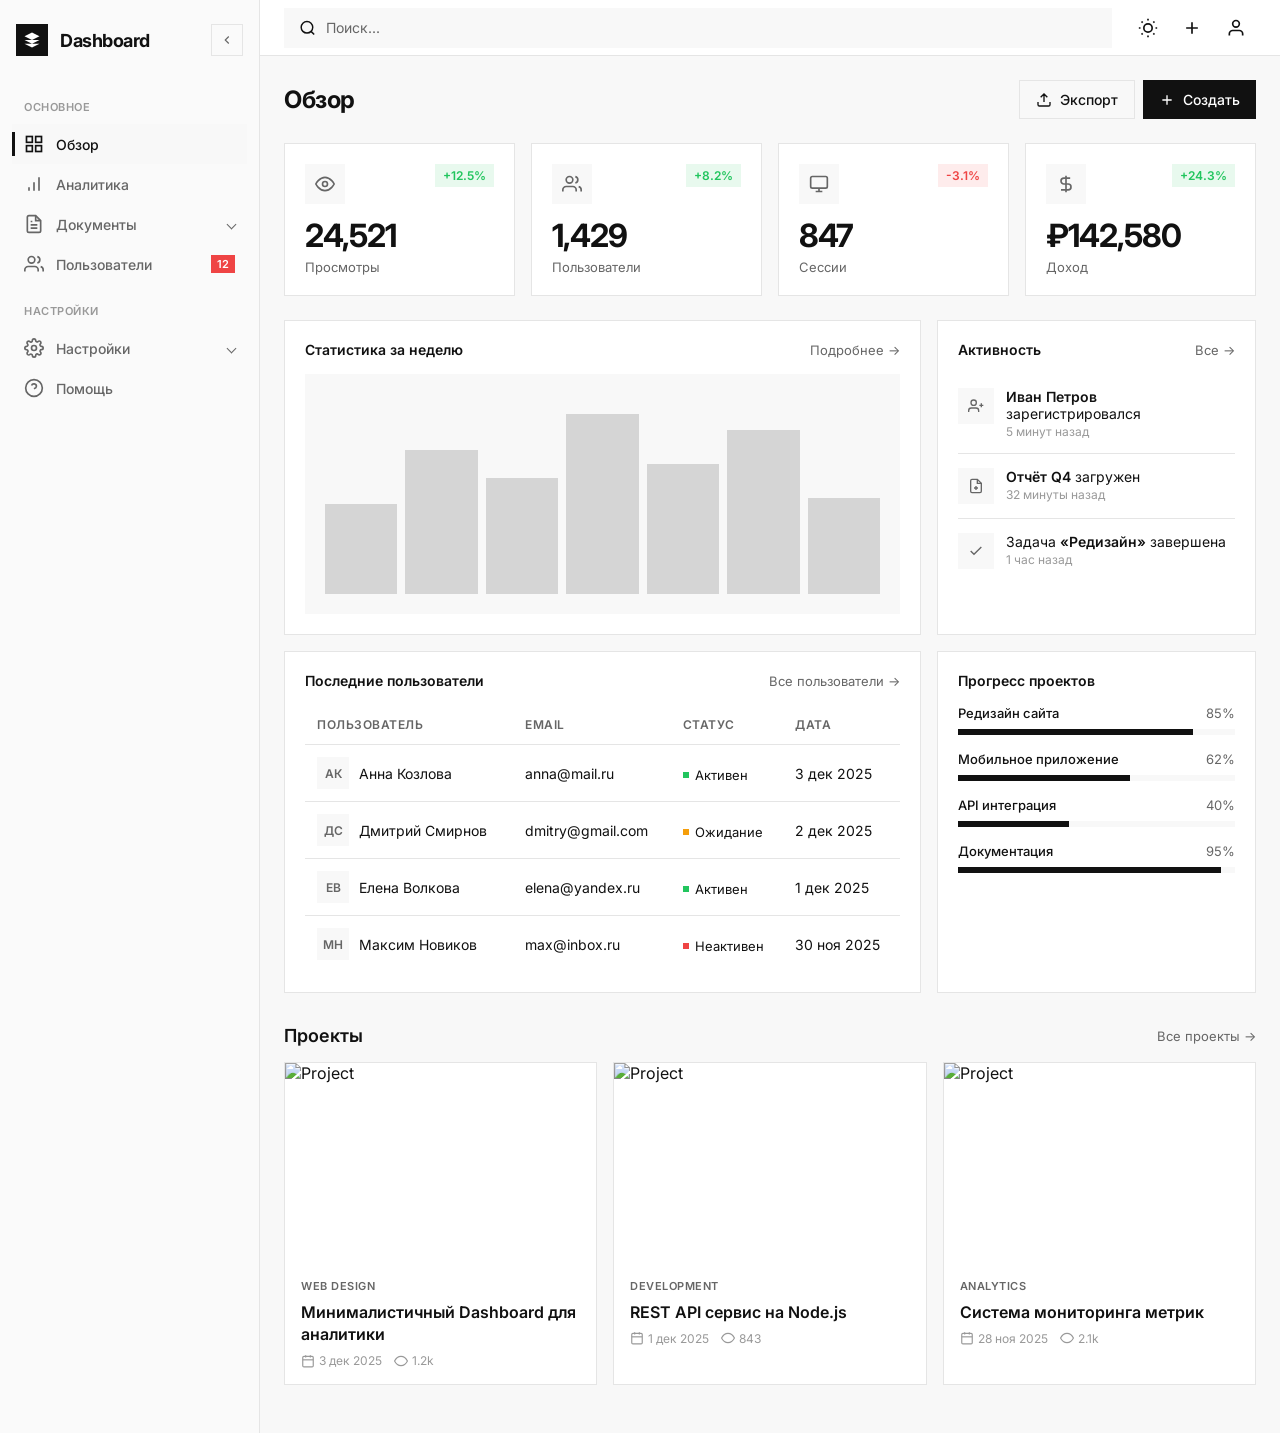
==== index.html @ e7f3684b "Add files via upload" ====
<!DOCTYPE html>
<html lang="ru" data-theme="light">
<head>
  <meta charset="UTF-8">
  <meta name="viewport" content="width=device-width, initial-scale=1.0">
  <title>Dashboard</title>
  <link href="https://fonts.googleapis.com/css2?family=Inter:wght@400;500;600;700&display=swap" rel="stylesheet">
  <link rel="stylesheet" href="styles.css">
</head>
<body>
  <div class="overlay" onclick="toggleMobileMenu()"></div>

  <div class="dashboard">
    <aside class="sidebar">
      <div class="sidebar-header">
        <div class="logo">
          <div class="logo-icon">
            <svg viewBox="0 0 24 24" fill="currentColor">
              <path d="M12 2L2 7l10 5 10-5-10-5zM2 17l10 5 10-5M2 12l10 5 10-5"/>
            </svg>
          </div>
          <span class="logo-text">Dashboard</span>
        </div>
        <button class="collapse-btn" onclick="toggleSidebar()">
          <svg viewBox="0 0 24 24" fill="none" stroke="currentColor" stroke-width="2">
            <path d="M15 18l-6-6 6-6"/>
          </svg>
        </button>
      </div>

      <nav class="nav-section">
        <div class="nav-label">Основное</div>
        <a href="#" class="nav-item active">
          <svg viewBox="0 0 24 24" fill="none" stroke="currentColor" stroke-width="2">
            <rect x="3" y="3" width="7" height="7"/>
            <rect x="14" y="3" width="7" height="7"/>
            <rect x="3" y="14" width="7" height="7"/>
            <rect x="14" y="14" width="7" height="7"/>
          </svg>
          <span class="nav-item-text">Обзор</span>
        </a>
        <a href="#" class="nav-item">
          <svg viewBox="0 0 24 24" fill="none" stroke="currentColor" stroke-width="2">
            <path d="M12 20V10M18 20V4M6 20v-4"/>
          </svg>
          <span class="nav-item-text">Аналитика</span>
        </a>

        <div class="nav-group">
          <a href="#" class="nav-item nav-group-toggle" onclick="toggleSubmenu(event)">
            <svg viewBox="0 0 24 24" fill="none" stroke="currentColor" stroke-width="2">
              <path d="M14 2H6a2 2 0 0 0-2 2v16a2 2 0 0 0 2 2h12a2 2 0 0 0 2-2V8z"/>
              <path d="M14 2v6h6M16 13H8M16 17H8M10 9H8"/>
            </svg>
            <span class="nav-item-text">Документы</span>
          </a>
          <div class="nav-submenu">
            <a href="#" class="nav-item">
              <span class="nav-item-text">Все файлы</span>
            </a>
            <a href="#" class="nav-item">
              <span class="nav-item-text">Загрузки</span>
            </a>
            <a href="#" class="nav-item">
              <span class="nav-item-text">Архив</span>
            </a>
          </div>
        </div>

        <a href="#" class="nav-item">
         <svg viewBox="0 0 24 24" fill="none" stroke="currentColor" stroke-width="2">
            <path d="M17 21v-2a4 4 0 0 0-4-4H5a4 4 0 0 0-4 4v2"></path>
            <circle cx="9" cy="7" r="4"></circle>
            <path d="M23 21v-2a4 4 0 0 0-3-3.87M16 3.13a4 4 0 0 1 0 7.75"></path>
          </svg>
          <span class="nav-item-text">Пользователи</span>
          <span class="nav-badge">12</span>
        </a>

        <div class="nav-label">Настройки</div>
        <div class="nav-group">
          <a href="#" class="nav-item nav-group-toggle" onclick="toggleSubmenu(event)">
            <svg viewBox="0 0 24 24" fill="none" stroke="currentColor" stroke-width="2">
              <circle cx="12" cy="12" r="3"></circle>
              <path d="M19.4 15a1.65 1.65 0 0 0 .33 1.82l.06.06a2 2 0 0 1 0 2.83 2 2 0 0 1-2.83 0l-.06-.06a1.65 1.65 0 0 0-1.82-.33 1.65 1.65 0 0 0-1 1.51V21a2 2 0 0 1-2 2 2 2 0 0 1-2-2v-.09A1.65 1.65 0 0 0 9 19.4a1.65 1.65 0 0 0-1.82.33l-.06.06a2 2 0 0 1-2.83 0 2 2 0 0 1 0-2.83l.06-.06a1.65 1.65 0 0 0 .33-1.82 1.65 1.65 0 0 0-1.51-1H3a2 2 0 0 1-2-2 2 2 0 0 1 2-2h.09A1.65 1.65 0 0 0 4.6 9a1.65 1.65 0 0 0-.33-1.82l-.06-.06a2 2 0 0 1 0-2.83 2 2 0 0 1 2.83 0l.06.06a1.65 1.65 0 0 0 1.82.33H9a1.65 1.65 0 0 0 1-1.51V3a2 2 0 0 1 2-2 2 2 0 0 1 2 2v.09a1.65 1.65 0 0 0 1 1.51 1.65 1.65 0 0 0 1.82-.33l.06-.06a2 2 0 0 1 2.83 0 2 2 0 0 1 0 2.83l-.06.06a1.65 1.65 0 0 0-.33 1.82V9a1.65 1.65 0 0 0 1.51 1H21a2 2 0 0 1 2 2 2 2 0 0 1-2 2h-.09a1.65 1.65 0 0 0-1.51 1z"></path>
            </svg>
            <span class="nav-item-text">Настройки</span>
          </a>
          <div class="nav-submenu">
            <a href="#" class="nav-item">
              <span class="nav-item-text">Общие</span>
            </a>
            <a href="#" class="nav-item">
              <span class="nav-item-text">Безопасность</span>
            </a>
            <a href="#" class="nav-item">
              <span class="nav-item-text">Уведомления</span>
            </a>
          </div>
        </div>

        <a href="#" class="nav-item">
<svg viewBox="0 0 24 24" fill="none" stroke="currentColor" stroke-width="2">
            <circle cx="12" cy="12" r="10"></circle>
            <path d="M9.09 9a3 3 0 0 1 5.83 1c0 2-3 3-3 3M12 17h.01"></path>
          </svg>
          <span class="nav-item-text">Помощь</span>
        </a>
      </nav>
    </aside>

    <header class="header">
      <div class="header-left">
        <button class="icon-btn menu-toggle" onclick="toggleMobileMenu()">
          <svg viewBox="0 0 24 24" fill="none" stroke="currentColor" stroke-width="2">
            <path d="M3 12h18M3 6h18M3 18h18"/>
          </svg>
        </button>
        <div class="search-box">
          <svg viewBox="0 0 24 24" width="18" height="18" fill="none" stroke="currentColor" stroke-width="2">
            <circle cx="11" cy="11" r="8"></circle>
            <path d="M21 21l-4.35-4.35"></path>
          </svg>
          <input type="text" placeholder="Поиск...">
        </div>
      </div>
      <div class="header-actions">
        <button class="icon-btn theme-toggle" onclick="toggleTheme()">
<svg class="sun-icon" viewBox="0 0 24 24" fill="none" stroke="currentColor" stroke-width="2">
            <circle cx="12" cy="12" r="5"></circle>
            <path d="M12 1v2M12 21v2M4.22 4.22l1.42 1.42M18.36 18.36l1.42 1.42M1 12h2M21 12h2M4.22 19.78l1.42-1.42M18.36 5.64l1.42-1.42"></path>
          </svg>
        </button>
        <button class="icon-btn">
          <svg viewBox="0 0 24 24" fill="none" stroke="currentColor" stroke-width="2">
            <path d="M12 5v14M5 12h14"/>
          </svg>
        </button>
        <button class="icon-btn">
          <svg viewBox="0 0 24 24" fill="none" stroke="currentColor" stroke-width="2">
            <path d="M20 21v-2a4 4 0 0 0-4-4H8a4 4 0 0 0-4 4v2"></path>
            <circle cx="12" cy="7" r="4"></circle>
          </svg>
          </svg>
        </button>
      </div>
    </header>

    <main class="main">
      <div class="page-header">
        <h1 class="page-title">Обзор</h1>
        <div class="page-actions">
          <button class="btn btn-secondary">
            <svg viewBox="0 0 24 24" fill="none" stroke="currentColor" stroke-width="2">
              <path d="M21 15v4a2 2 0 0 1-2 2H5a2 2 0 0 1-2-2v-4M17 8l-5-5-5 5M12 3v12"/>
            </svg>
            Экспорт
          </button>
          <button class="btn btn-primary">
            <svg viewBox="0 0 24 24" fill="none" stroke="currentColor" stroke-width="2">
              <path d="M12 5v14M5 12h14"/>
            </svg>
            Создать
          </button>
        </div>
      </div>

      <div class="stats-grid">
        <div class="card stat-card">
          <div class="stat-header">
            <div class="stat-icon">
              <svg viewBox="0 0 24 24" fill="none" stroke="currentColor" stroke-width="2">
                <path d="M1 12s4-8 11-8 11 8 11 8-4 8-11 8-11-8-11-8z"></path>
                <circle cx="12" cy="12" r="3"></circle>
              </svg>
            </div>
            <span class="stat-change positive">+12.5%</span>
          </div>
          <div class="stat-value">24,521</div>
          <div class="stat-label">Просмотры</div>
        </div>

        <div class="card stat-card">
          <div class="stat-header">
            <div class="stat-icon">
              <svg viewBox="0 0 24 24" fill="none" stroke="currentColor" stroke-width="2">
                <path d="M17 21v-2a4 4 0 0 0-4-4H5a4 4 0 0 0-4 4v2"></path>
                <circle cx="9" cy="7" r="4"></circle>
                <path d="M23 21v-2a4 4 0 0 0-3-3.87M16 3.13a4 4 0 0 1 0 7.75"></path>
              </svg>
            </div>
            <span class="stat-change positive">+8.2%</span>
          </div>
          <div class="stat-value">1,429</div>
          <div class="stat-label">Пользователи</div>
        </div>

        <div class="card stat-card">
          <div class="stat-header">
            <div class="stat-icon">
              <svg viewBox="0 0 24 24" fill="none" stroke="currentColor" stroke-width="2">
                <rect x="2" y="3" width="20" height="14" rx="2" ry="2"/>
                <path d="M8 21h8M12 17v4"/>
              </svg>
            </div>
            <span class="stat-change negative">-3.1%</span>
          </div>
          <div class="stat-value">847</div>
          <div class="stat-label">Сессии</div>
        </div>

        <div class="card stat-card">
          <div class="stat-header">
            <div class="stat-icon">
              <svg viewBox="0 0 24 24" fill="none" stroke="currentColor" stroke-width="2">
                <path d="M12 2v20M17 5H9.5a3.5 3.5 0 0 0 0 7h5a3.5 3.5 0 0 1 0 7H6"/>
              </svg>
            </div>
            <span class="stat-change positive">+24.3%</span>
          </div>
          <div class="stat-value">₽142,580</div>
          <div class="stat-label">Доход</div>
        </div>
      </div>

      <div class="content-grid">
        <div class="card">
          <div class="card-header">
            <div class="card-title">Статистика за неделю</div>
            <a href="#" class="card-action">Подробнее →</a>
          </div>
          <div class="chart-area">
            <div class="chart-bar" style="height: 45%"></div>
            <div class="chart-bar" style="height: 72%"></div>
            <div class="chart-bar" style="height: 58%"></div>
            <div class="chart-bar" style="height: 90%"></div>
            <div class="chart-bar" style="height: 65%"></div>
            <div class="chart-bar" style="height: 82%"></div>
            <div class="chart-bar" style="height: 48%"></div>
          </div>
        </div>

        <div class="card">
          <div class="card-header">
            <div class="card-title">Активность</div>
            <a href="#" class="card-action">Все →</a>
          </div>
          <div class="activity-list">
            <div class="activity-item">
              <div class="activity-icon">
                <svg viewBox="0 0 24 24" fill="none" stroke="currentColor" stroke-width="2">
                  <path d="M16 21v-2a4 4 0 0 0-4-4H5a4 4 0 0 0-4 4v2"></path>
                  <circle cx="8.5" cy="7" r="4"></circle>
                  <path d="M20 8v6M23 11h-6"></path>
                </svg>
              </div>
              <div class="activity-content">
                <div class="activity-text"><strong>Иван Петров</strong> зарегистрировался</div>
                <div class="activity-time">5 минут назад</div>
              </div>
            </div>
            <div class="activity-item">
              <div class="activity-icon">
                <svg viewBox="0 0 24 24" fill="none" stroke="currentColor" stroke-width="2">
                  <path d="M14 2H6a2 2 0 0 0-2 2v16a2 2 0 0 0 2 2h12a2 2 0 0 0 2-2V8z"/>
                  <path d="M14 2v6h6M12 18v-6M9 15h6"/>
                </svg>
              </div>
              <div class="activity-content">
                <div class="activity-text"><strong>Отчёт Q4</strong> загружен</div>
                <div class="activity-time">32 минуты назад</div>
              </div>
            </div>
            <div class="activity-item">
              <div class="activity-icon">
                <svg viewBox="0 0 24 24" fill="none" stroke="currentColor" stroke-width="2">
                  <polyline points="20 6 9 17 4 12"/>
                </svg>
              </div>
              <div class="activity-content">
                <div class="activity-text">Задача <strong>«Редизайн»</strong> завершена</div>
                <div class="activity-time">1 час назад</div>
              </div>
            </div>
          </div>
        </div>

        <div class="card">
          <div class="card-header">
            <div class="card-title">Последние пользователи</div>
            <a href="#" class="card-action">Все пользователи →</a>
          </div>
          <div class="table-wrap">
            <table class="table">
              <thead>
                <tr>
                  <th>Пользователь</th>
                  <th>Email</th>
                  <th>Статус</th>
                  <th>Дата</th>
                </tr>
              </thead>
              <tbody>
                <tr>
                  <td>
                    <div class="user-cell">
                      <div class="user-avatar">АК</div>
                      Анна Козлова
                    </div>
                  </td>
                  <td>anna@mail.ru</td>
                  <td><span class="status active">Активен</span></td>
                  <td>3 дек 2025</td>
                </tr>
                <tr>
                  <td>
                    <div class="user-cell">
                      <div class="user-avatar">ДС</div>
                      Дмитрий Смирнов
                    </div>
                  </td>
                  <td>dmitry@gmail.com</td>
                  <td><span class="status pending">Ожидание</span></td>
                  <td>2 дек 2025</td>
                </tr>
                <tr>
                  <td>
                    <div class="user-cell">
                      <div class="user-avatar">ЕВ</div>
                      Елена Волкова
                    </div>
                  </td>
                  <td>elena@yandex.ru</td>
                  <td><span class="status active">Активен</span></td>
                  <td>1 дек 2025</td>
                </tr>
                <tr>
                  <td>
                    <div class="user-cell">
                      <div class="user-avatar">МН</div>
                      Максим Новиков
                    </div>
                  </td>
                  <td>max@inbox.ru</td>
                  <td><span class="status inactive">Неактивен</span></td>
                  <td>30 ноя 2025</td>
                </tr>
              </tbody>
            </table>
          </div>
        </div>

        <div class="card">
          <div class="card-header">
            <div class="card-title">Прогресс проектов</div>
          </div>
          <div class="progress-list">
            <div class="progress-item">
              <div class="progress-header">
                <span class="progress-label">Редизайн сайта</span>
                <span class="progress-value">85%</span>
              </div>
              <div class="progress-bar">
                <div class="progress-fill" style="width: 85%"></div>
              </div>
            </div>
            <div class="progress-item">
              <div class="progress-header">
                <span class="progress-label">Мобильное приложение</span>
                <span class="progress-value">62%</span>
              </div>
              <div class="progress-bar">
                <div class="progress-fill" style="width: 62%"></div>
              </div>
            </div>
            <div class="progress-item">
              <div class="progress-header">
                <span class="progress-label">API интеграция</span>
                <span class="progress-value">40%</span>
              </div>
              <div class="progress-bar">
                <div class="progress-fill" style="width: 40%"></div>
              </div>
            </div>
            <div class="progress-item">
              <div class="progress-header">
                <span class="progress-label">Документация</span>
                <span class="progress-value">95%</span>
              </div>
              <div class="progress-bar">
                <div class="progress-fill" style="width: 95%"></div>
              </div>
            </div>
          </div>
        </div>
      </div>

      <div class="section-header">
        <div class="section-title">Проекты</div>
        <a href="#" class="section-action">Все проекты →</a>
      </div>

      <div class="news-grid">
        <article class="news-card">
          <div class="news-card-image">
            <img src="https://images.unsplash.com/photo-1555066931-4365d14bab8c?w=800&h=500&fit=crop" alt="Project">
            <div class="news-card-overlay">
              <a href="https://github.com" target="_blank" class="overlay-btn" title="GitHub">
                <svg viewBox="0 0 24 24" fill="currentColor">
                  <path d="M12 0c-6.626 0-12 5.373-12 12 0 5.302 3.438 9.8 8.207 11.387.599.111.793-.261.793-.577v-2.234c-3.338.726-4.033-1.416-4.033-1.416-.546-1.387-1.333-1.756-1.333-1.756-1.089-.745.083-.729.083-.729 1.205.084 1.839 1.237 1.839 1.237 1.07 1.834 2.807 1.304 3.492.997.107-.775.418-1.305.762-1.604-2.665-.305-5.467-1.334-5.467-5.931 0-1.311.469-2.381 1.236-3.221-.124-.303-.535-1.524.117-3.176 0 0 1.008-.322 3.301 1.23.957-.266 1.983-.399 3.003-.404 1.02.005 2.047.138 3.006.404 2.291-1.552 3.297-1.23 3.297-1.23.653 1.653.242 2.874.118 3.176.77.84 1.235 1.911 1.235 3.221 0 4.609-2.807 5.624-5.479 5.921.43.372.823 1.102.823 2.222v3.293c0 .319.192.694.801.576 4.765-1.589 8.199-6.086 8.199-11.386 0-6.627-5.373-12-12-12z"/>
                </svg>
              </a>
              <a href="#" target="_blank" class="overlay-btn" title="Preview">
                <svg viewBox="0 0 24 24" fill="none" stroke="currentColor" stroke-width="2">
                  <path d="M18 13v6a2 2 0 0 1-2 2H5a2 2 0 0 1-2-2V8a2 2 0 0 1 2-2h6"/>
                  <polyline points="15 3 21 3 21 9"/>
                  <line x1="10" y1="14" x2="21" y2="3"/>
                </svg>
              </a>
            </div>
          </div>
          <div class="news-card-content">
            <span class="news-card-tag">Web Design</span>
            <h3 class="news-card-title">Минималистичный Dashboard для аналитики</h3>
            <div class="news-card-meta">
              <span>
                <svg viewBox="0 0 24 24" fill="none" stroke="currentColor" stroke-width="2">
                  <rect x="3" y="4" width="18" height="18" rx="2" ry="2"/>
                  <line x1="16" y1="2" x2="16" y2="6"/>
                  <line x1="8" y1="2" x2="8" y2="6"/>
                  <line x1="3" y1="10" x2="21" y2="10"/>
                </svg>
                3 дек 2025
              </span>
              <span>
                <svg viewBox="0 0 24 24" fill="none" stroke="currentColor" stroke-width="2">
                  <path d="M1 12s4-8 11-8 11 8 11 8-4 8-11 8-11-8-11-8z"/>
                  ircle cx="12" cy="12" r="3"/>
                </svg>
                1.2k
              </span>
            </div>
          </div>
        </article>

        <article class="news-card">
          <div class="news-card-image">
            <img src="https://images.unsplash.com/photo-1517694712202-14dd9538aa97?w=800&h=500&fit=crop" alt="Project">
            <div class="news-card-overlay">
              <a href="https://github.com" target="_blank" class="overlay-btn" title="GitHub">
                <svg viewBox="0 0 24 24" fill="currentColor">
                  <path d="M12 0c-6.626 0-12 5.373-12 12 0 5.302 3.438 9.8 8.207 11.387.599.111.793-.261.793-.577v-2.234c-3.338.726-4.033-1.416-4.033-1.416-.546-1.387-1.333-1.756-1.333-1.756-1.089-.745.083-.729.083-.729 1.205.084 1.839 1.237 1.839 1.237 1.07 1.834 2.807 1.304 3.492.997.107-.775.418-1.305.762-1.604-2.665-.305-5.467-1.334-5.467-5.931 0-1.311.469-2.381 1.236-3.221-.124-.303-.535-1.524.117-3.176 0 0 1.008-.322 3.301 1.23.957-.266 1.983-.399 3.003-.404 1.02.005 2.047.138 3.006.404 2.291-1.552 3.297-1.23 3.297-1.23.653 1.653.242 2.874.118 3.176.77.84 1.235 1.911 1.235 3.221 0 4.609-2.807 5.624-5.479 5.921.43.372.823 1.102.823 2.222v3.293c0 .319.192.694.801.576 4.765-1.589 8.199-6.086 8.199-11.386 0-6.627-5.373-12-12-12z"/>
                </svg>
              </a>
              <a href="#" target="_blank" class="overlay-btn" title="Preview">
                <svg viewBox="0 0 24 24" fill="none" stroke="currentColor" stroke-width="2">
                  <path d="M18 13v6a2 2 0 0 1-2 2H5a2 2 0 0 1-2-2V8a2 2 0 0 1 2-2h6"/>
                  <polyline points="15 3 21 3 21 9"/>
                  <line x1="10" y1="14" x2="21" y2="3"/>
                </svg>
              </a>
            </div>
          </div>
          <div class="news-card-content">
            <span class="news-card-tag">Development</span>
            <h3 class="news-card-title">REST API сервис на Node.js</h3>
            <div class="news-card-meta">
              <span>
                <svg viewBox="0 0 24 24" fill="none" stroke="currentColor" stroke-width="2">
                  <rect x="3" y="4" width="18" height="18" rx="2" ry="2"/>
                  <line x1="16" y1="2" x2="16" y2="6"/>
                  <line x1="8" y1="2" x2="8" y2="6"/>
                  <line x1="3" y1="10" x2="21" y2="10"/>
                </svg>
                1 дек 2025
              </span>
              <span>
                <svg viewBox="0 0 24 24" fill="none" stroke="currentColor" stroke-width="2">
                  <path d="M1 12s4-8 11-8 11 8 11 8-4 8-11 8-11-8-11-8z"/>
                  ircle cx="12" cy="12" r="3"/>
                </svg>
                843
              </span>
            </div>
          </div>
        </article>

        <article class="news-card">
          <div class="news-card-image">
            <img src="https://images.unsplash.com/photo-1460925895917-afdab827c52f?w=800&h=500&fit=crop" alt="Project">
            <div class="news-card-overlay">
              <a href="https://github.com" target="_blank" class="overlay-btn" title="GitHub">
                <svg viewBox="0 0 24 24" fill="currentColor">
                  <path d="M12 0c-6.626 0-12 5.373-12 12 0 5.302 3.438 9.8 8.207 11.387.599.111.793-.261.793-.577v-2.234c-3.338.726-4.033-1.416-4.033-1.416-.546-1.387-1.333-1.756-1.333-1.756-1.089-.745.083-.729.083-.729 1.205.084 1.839 1.237 1.839 1.237 1.07 1.834 2.807 1.304 3.492.997.107-.775.418-1.305.762-1.604-2.665-.305-5.467-1.334-5.467-5.931 0-1.311.469-2.381 1.236-3.221-.124-.303-.535-1.524.117-3.176 0 0 1.008-.322 3.301 1.23.957-.266 1.983-.399 3.003-.404 1.02.005 2.047.138 3.006.404 2.291-1.552 3.297-1.23 3.297-1.23.653 1.653.242 2.874.118 3.176.77.84 1.235 1.911 1.235 3.221 0 4.609-2.807 5.624-5.479 5.921.43.372.823 1.102.823 2.222v3.293c0 .319.192.694.801.576 4.765-1.589 8.199-6.086 8.199-11.386 0-6.627-5.373-12-12-12z"/>
                </svg>
              </a>
              <a href="#" target="_blank" class="overlay-btn" title="Preview">
                <svg viewBox="0 0 24 24" fill="none" stroke="currentColor" stroke-width="2">
                  <path d="M18 13v6a2 2 0 0 1-2 2H5a2 2 0 0 1-2-2V8a2 2 0 0 1 2-2h6"/>
                  <polyline points="15 3 21 3 21 9"/>
                  <line x1="10" y1="14" x2="21" y2="3"/>
                </svg>
              </a>
            </div>
          </div>
          <div class="news-card-content">
            <span class="news-card-tag">Analytics</span>
            <h3 class="news-card-title">Система мониторинга метрик</h3>
            <div class="news-card-meta">
              <span>
                <svg viewBox="0 0 24 24" fill="none" stroke="currentColor" stroke-width="2">
                  <rect x="3" y="4" width="18" height="18" rx="2" ry="2"/>
                  <line x1="16" y1="2" x2="16" y2="6"/>
                  <line x1="8" y1="2" x2="8" y2="6"/>
                  <line x1="3" y1="10" x2="21" y2="10"/>
                </svg>
                28 ноя 2025
              </span>
              <span>
                <svg viewBox="0 0 24 24" fill="none" stroke="currentColor" stroke-width="2">
                  <path d="M1 12s4-8 11-8 11 8 11 8-4 8-11 8-11-8-11-8z"/>
                  ircle cx="12" cy="12" r="3"/>
                </svg>
                2.1k
              </span>
            </div>
          </div>
        </article>
      </div>
    </main>
  </div>

  <script src="script.js"></script>
</body>
</html>
---- styles.css ----
* {
  margin: 0;
  padding: 0;
  box-sizing: border-box;
}

:root {
  --bg-primary: #ffffff;
  --bg-secondary: #f8f8f8;
  --bg-sidebar: #fafafa;
  --text-primary: #111111;
  --text-secondary: #666666;
  --text-muted: #999999;
  --border-color: #e5e5e5;
  --accent: #111111;
  --success: #22c55e;
  --warning: #f59e0b;
  --danger: #ef4444;
  --sidebar-width: 260px;
  --sidebar-collapsed: 72px;
  --header-height: 56px;
}

[data-theme="dark"] {
  --bg-primary: #0a0a0a;
  --bg-secondary: #111111;
  --bg-sidebar: #0f0f0f;
  --text-primary: #f5f5f5;
  --text-secondary: #888888;
  --text-muted: #555555;
  --border-color: #222222;
  --accent: #ffffff;
}

body,
.sidebar,
.header,
.main,
.card,
.nav-item,
.search-box,
.icon-btn {
  transition: background-color 0.3s ease,
              border-color 0.3s ease,
              color 0.3s ease;
}

html,
body {
  overflow-x: hidden;
}

body {
  font-family: 'Inter', sans-serif;
  background: var(--bg-primary);
  color: var(--text-primary);
  min-height: 100vh;
  overflow-x: hidden;
}

.dashboard {
  display: grid;
  grid-template-columns: var(--sidebar-width) 1fr;
  grid-template-rows: var(--header-height) 1fr;
  min-height: 100vh;
  transition: grid-template-columns 0.3s ease;
}

.dashboard.sidebar-collapsed {
  grid-template-columns: var(--sidebar-collapsed) 1fr;
}

.dashboard.sidebar-collapsed .sidebar {
  width: var(--sidebar-collapsed);
}

.header {
  grid-column: 2;
  display: flex;
  align-items: center;
  justify-content: space-between;
  padding: 0 24px;
  border-bottom: 1px solid var(--border-color);
  background: var(--bg-primary);
  position: sticky;
  top: 0;
  z-index: 100;
  gap: 16px;
}

.header-left {
  display: flex;
  align-items: center;
  gap: 16px;
  flex: 1;
  min-width: 0;
}

.menu-toggle {
  display: none !important;
}

.search-box {
  display: flex;
  align-items: center;
  gap: 10px;
  background: var(--bg-secondary);
  padding: 10px 14px;
  width: 100%;
  flex: 1;
  border: 1px solid transparent;
  transition: border-color 0.2s, background-color 0.3s;
}

.search-box:focus-within {
  border-color: var(--border-color);
}

.search-box input {
  border: none;
  background: transparent;
  outline: none;
  font-family: inherit;
  font-size: 14px;
  color: var(--text-primary);
  width: 100%;
}

.search-box input::placeholder {
  color: var(--text-secondary);
}

.header-actions {
  display: flex;
  align-items: center;
  gap: 4px;
  flex-shrink: 0;
}

.icon-btn {
  width: 40px;
  height: 40px;
  display: flex;
  align-items: center;
  justify-content: center;
  background: transparent;
  border: none;
  cursor: pointer;
  color: var(--text-primary);
  transition: background 0.2s, transform 0.2s;
}

.icon-btn:hover {
  background: var(--bg-secondary);
}

.icon-btn:active {
  transform: scale(0.95);
}

.icon-btn svg {
  width: 20px;
  height: 20px;
  transition: transform 0.3s ease;
}

.theme-toggle svg {
  transition: transform 0.5s ease, opacity 0.3s;
}

.theme-toggle:hover svg {
  transform: rotate(180deg);
}

.sidebar {
  grid-row: 1 / -1;
  background: var(--bg-sidebar);
  border-right: 1px solid var(--border-color);
  padding: 16px 0;
  overflow-y: auto;
  overflow-x: hidden;
  width: var(--sidebar-width);
  transition: width 0.3s ease;
  z-index: 200;
}

.sidebar-header {
  display: flex;
  align-items: center;
  justify-content: space-between;
  padding: 8px 16px 24px;
  position: relative;
}

.logo {
  display: flex;
  align-items: center;
  gap: 12px;
  font-weight: 700;
  font-size: 18px;
  letter-spacing: -0.5px;
  white-space: nowrap;
  overflow: hidden;
}

.logo-icon {
  width: 32px;
  height: 32px;
  background: var(--text-primary);
  display: flex;
  align-items: center;
  justify-content: center;
  flex-shrink: 0;
}

.logo-icon svg {
  width: 18px;
  height: 18px;
  color: var(--bg-primary);
}

.logo-text {
  transition: opacity 0.2s;
}

.collapse-btn {
  width: 32px;
  height: 32px;
  display: flex;
  align-items: center;
  justify-content: center;
  background: transparent;
  border: 1px solid var(--border-color);
  cursor: pointer;
  color: var(--text-secondary);
  transition: all 0.2s;
  flex-shrink: 0;
}

.collapse-btn:hover {
  background: var(--bg-secondary);
  color: var(--text-primary);
}

.collapse-btn svg {
  width: 14px;
  height: 14px;
  transition: transform 0.3s;
}

.sidebar-collapsed .sidebar-header {
  padding: 8px 12px 24px;
  justify-content: center;
}

.sidebar-collapsed .logo {
  justify-content: center;
}

.sidebar-collapsed .logo-icon {
  margin: 0;
}

.sidebar-collapsed .logo-text {
  display: none;
}

.sidebar-collapsed .collapse-btn {
  position: absolute;
  background: var(--bg-sidebar);
  border: 1px solid var(--border-color);
}

.sidebar-collapsed .collapse-btn svg {
  transform: rotate(180deg);
}

.nav-section {
  padding: 0 12px;
}

.nav-label {
  font-size: 11px;
  font-weight: 600;
  text-transform: uppercase;
  letter-spacing: 0.5px;
  color: var(--text-muted);
  padding: 20px 12px 10px;
  white-space: nowrap;
  overflow: hidden;
  transition: opacity 0.2s;
}

.sidebar-collapsed .nav-section {
  padding: 0 8px;
}

.sidebar-collapsed .nav-label {
  opacity: 0;
  height: 0;
  padding: 0;
}

.nav-item {
  display: flex;
  align-items: center;
  gap: 12px;
  padding: 10px 12px;
  font-size: 14px;
  font-weight: 500;
  color: var(--text-secondary);
  text-decoration: none;
  transition: all 0.2s;
  white-space: nowrap;
  position: relative;
}

.nav-item:hover {
  color: var(--text-primary);
  background: var(--bg-secondary);
}

.nav-item.active {
  color: var(--text-primary);
  background: var(--bg-secondary);
}

.nav-item.active::before {
  content: '';
  position: absolute;
  left: 0;
  top: 50%;
  transform: translateY(-50%);
  width: 3px;
  height: 24px;
  background: var(--text-primary);
}

.nav-item svg {
  width: 20px;
  height: 20px;
  flex-shrink: 0;
}

.nav-item-text {
  transition: opacity 0.2s;
}

.sidebar-collapsed .nav-item {
  justify-content: center;
  padding: 12px;
}

.sidebar-collapsed .nav-item svg {
  margin: 0;
}

.sidebar-collapsed .nav-item-text,
.sidebar-collapsed .nav-badge,
.sidebar-collapsed .nav-group-toggle::after {
  display: none;
}

.nav-badge {
  margin-left: auto;
  background: var(--danger);
  color: white;
  font-size: 11px;
  font-weight: 600;
  padding: 2px 6px;
  min-width: 18px;
  text-align: center;
}

.sidebar-collapsed .nav-badge {
  display: none;
}

.nav-group {
}

.nav-group-toggle {
  cursor: pointer;
}

.nav-group-toggle::after {
  content: '';
  margin-left: auto;
  border: solid var(--text-secondary);
  border-width: 0 1.5px 1.5px 0;
  padding: 3px;
  transform: rotate(45deg);
  transition: transform 0.2s;
}

.nav-group.open .nav-group-toggle::after {
  transform: rotate(-135deg);
}

.nav-submenu {
  max-height: 0;
  overflow: hidden;
  transition: max-height 0.3s ease;
}

.nav-group.open .nav-submenu {
  max-height: 200px;
}

.sidebar-collapsed .nav-submenu {
  display: none;
}

.nav-submenu .nav-item {
  padding-left: 44px;
  font-size: 13px;
}

.nav-submenu .nav-item::before {
  display: none;
}

.sidebar-collapsed .nav-item.active::before {
  height: 100%;
  width: 3px;
  top: 0;
  transform: none;
}

.main {
  padding: 24px;
  background: var(--bg-secondary);
  overflow-y: auto;
  overflow-x: hidden;
  min-width: 0;
}

.page-header {
  display: flex;
  align-items: center;
  justify-content: space-between;
  margin-bottom: 24px;
  flex-wrap: wrap;
  gap: 16px;
}

.page-title {
  font-size: 24px;
  font-weight: 700;
  letter-spacing: -0.5px;
}

.page-actions {
  display: flex;
  gap: 8px;
}

.btn {
  display: inline-flex;
  align-items: center;
  gap: 8px;
  padding: 10px 16px;
  font-family: inherit;
  font-size: 14px;
  font-weight: 500;
  border: none;
  cursor: pointer;
  transition: all 0.2s;
}

.btn-primary {
  background: var(--text-primary);
  color: var(--bg-primary);
}

.btn-primary:hover {
  opacity: 0.85;
}

.btn-secondary {
  background: transparent;
  color: var(--text-primary);
  border: 1px solid var(--border-color);
}

.btn-secondary:hover {
  background: var(--bg-primary);
}

.btn svg {
  width: 16px;
  height: 16px;
}

.stats-grid {
  display: grid;
  grid-template-columns: repeat(4, 1fr);
  gap: 16px;
  margin-bottom: 24px;
}

.card {
  background: var(--bg-primary);
  border: 1px solid var(--border-color);
  padding: 20px;
  transition: transform 0.2s, box-shadow 0.2s;
  min-width: 0;
  overflow: hidden;
}

.card:hover {
  transform: translateY(-2px);
}

.stat-card {
  position: relative;
}

.stat-header {
  display: flex;
  align-items: flex-start;
  justify-content: space-between;
  margin-bottom: 12px;
}

.stat-icon {
  width: 40px;
  height: 40px;
  display: flex;
  align-items: center;
  justify-content: center;
  background: var(--bg-secondary);
}

.stat-icon svg {
  width: 20px;
  height: 20px;
  color: var(--text-secondary);
}

.stat-change {
  font-size: 12px;
  font-weight: 600;
  padding: 4px 8px;
}

.stat-change.positive {
  background: rgba(34, 197, 94, 0.1);
  color: var(--success);
}

.stat-change.negative {
  background: rgba(239, 68, 68, 0.1);
  color: var(--danger);
}

.stat-value {
  font-size: 32px;
  font-weight: 700;
  letter-spacing: -1px;
  margin-bottom: 4px;
}

.stat-label {
  font-size: 13px;
  color: var(--text-secondary);
}

.content-grid {
  display: grid;
  grid-template-columns: 2fr 1fr;
  gap: 16px;
  min-width: 0;
}

.card-header {
  display: flex;
  align-items: center;
  justify-content: space-between;
  margin-bottom: 16px;
}

.card-title {
  font-size: 14px;
  font-weight: 600;
}

.card-action {
  font-size: 13px;
  color: var(--text-secondary);
  text-decoration: none;
  transition: color 0.2s;
}

.card-action:hover {
  color: var(--text-primary);
}

.chart-area {
  height: 240px;
  background: var(--bg-secondary);
  display: flex;
  align-items: flex-end;
  padding: 20px;
  gap: 8px;
}

.chart-bar {
  flex: 1;
  background: var(--text-primary);
  opacity: 0.15;
  transition: opacity 0.2s, height 0.5s ease;
}

.chart-bar:hover {
  opacity: 0.3;
}

.table-wrap {
  overflow-x: auto;
  margin: 0 -20px;
  padding: 0 20px;
}

.table {
  width: 100%;
  border-collapse: collapse;
}

.table th,
.table td {
  padding: 12px;
  text-align: left;
  border-bottom: 1px solid var(--border-color);
}

.table th {
  font-size: 12px;
  font-weight: 600;
  text-transform: uppercase;
  letter-spacing: 0.5px;
  color: var(--text-secondary);
}

.table td {
  font-size: 14px;
}

.table tr:last-child td {
  border-bottom: none;
}

.table tr:hover td {
  background: var(--bg-secondary);
}

.user-cell {
  display: flex;
  align-items: center;
  gap: 10px;
}

.user-avatar {
  width: 32px;
  height: 32px;
  background: var(--bg-secondary);
  display: flex;
  align-items: center;
  justify-content: center;
  font-size: 12px;
  font-weight: 600;
  color: var(--text-secondary);
}

.status {
  display: inline-flex;
  align-items: center;
  gap: 6px;
  font-size: 13px;
}

.status::before {
  content: '';
  width: 6px;
  height: 6px;
}

.status.active::before {
  background: var(--success);
}

.status.pending::before {
  background: var(--warning);
}

.status.inactive::before {
  background: var(--danger);
}

.activity-list {
  display: flex;
  flex-direction: column;
}

.activity-item {
  display: flex;
  gap: 12px;
  padding: 14px 0;
  border-bottom: 1px solid var(--border-color);
}

.activity-item:last-child {
  border-bottom: none;
}

.activity-icon {
  width: 36px;
  height: 36px;
  background: var(--bg-secondary);
  display: flex;
  align-items: center;
  justify-content: center;
  flex-shrink: 0;
}

.activity-icon svg {
  width: 16px;
  height: 16px;
  color: var(--text-secondary);
}

.activity-content {
  flex: 1;
  min-width: 0;
}

.activity-text {
  font-size: 14px;
  margin-bottom: 2px;
}

.activity-text strong {
  font-weight: 600;
}

.activity-time {
  font-size: 12px;
  color: var(--text-muted);
}

.progress-list {
  display: flex;
  flex-direction: column;
  gap: 16px;
}

.progress-header {
  display: flex;
  justify-content: space-between;
  margin-bottom: 8px;
  font-size: 13px;
}

.progress-label {
  font-weight: 500;
}

.progress-value {
  color: var(--text-secondary);
}

.progress-bar {
  height: 6px;
  background: var(--bg-secondary);
}

.progress-fill {
  height: 100%;
  background: var(--text-primary);
  transition: width 0.5s ease;
}

.section-header {
  display: flex;
  align-items: center;
  justify-content: space-between;
  margin-top: 32px;
  margin-bottom: 16px;
}

.section-title {
  font-size: 18px;
  font-weight: 600;
}

.section-action {
  font-size: 13px;
  color: var(--text-secondary);
  text-decoration: none;
  transition: color 0.2s;
}

.section-action:hover {
  color: var(--text-primary);
}

.news-grid {
  display: grid;
  grid-template-columns: repeat(auto-fill, minmax(300px, 1fr));
  gap: 16px;
  margin-bottom: 24px;
}

.news-card {
  position: relative;
  background: var(--bg-primary);
  border: 1px solid var(--border-color);
  overflow: hidden;
  transition: transform 0.2s, border-color 0.3s;
}

.news-card:hover {
  transform: translateY(-4px);
}

.news-card-image {
  position: relative;
  width: 100%;
  aspect-ratio: 16 / 10;
  overflow: hidden;
}

.news-card-image img {
  width: 100%;
  height: 100%;
  object-fit: cover;
  transition: transform 0.4s ease;
}

.news-card:hover .news-card-image img {
  transform: scale(1.05);
}

.news-card-overlay {
  position: absolute;
  inset: 0;
  background: rgba(0, 0, 0, 0.7);
  display: flex;
  align-items: center;
  justify-content: center;
  gap: 16px;
  opacity: 0;
  transition: opacity 0.3s ease;
}

.news-card:hover .news-card-overlay {
  opacity: 1;
}

.overlay-btn {
  width: 48px;
  height: 48px;
  display: flex;
  align-items: center;
  justify-content: center;
  background: var(--bg-primary);
  border: none;
  cursor: pointer;
  color: var(--text-primary);
  transition: transform 0.2s, background-color 0.2s;
  text-decoration: none;
}

.overlay-btn:hover {
  transform: scale(1.1);
  background: var(--bg-secondary);
}

.overlay-btn svg {
  width: 22px;
  height: 22px;
}

.news-card-content {
  padding: 16px;
}

.news-card-tag {
  display: inline-block;
  font-size: 11px;
  font-weight: 600;
  text-transform: uppercase;
  letter-spacing: 0.5px;
  color: var(--text-secondary);
  margin-bottom: 8px;
}

.news-card-title {
  font-size: 16px;
  font-weight: 600;
  line-height: 1.4;
  margin-bottom: 8px;
  display: -webkit-box;
  -webkit-line-clamp: 2;
  -webkit-box-orient: vertical;
  overflow: hidden;
}

.news-card-meta {
  display: flex;
  align-items: center;
  gap: 12px;
  font-size: 12px;
  color: var(--text-muted);
}

.news-card-meta span {
  display: flex;
  align-items: center;
  gap: 4px;
}

.news-card-meta svg {
  width: 14px;
  height: 14px;
}

.overlay {
  position: fixed;
  inset: 0;
  background: rgba(0, 0, 0, 0.5);
  opacity: 0;
  visibility: hidden;
  transition: opacity 0.3s, visibility 0.3s;
  z-index: 150;
}

.overlay.active {
  opacity: 1;
  visibility: visible;
}

@media (max-width: 1200px) {
  .stats-grid {
    grid-template-columns: repeat(2, 1fr);
  }

  .content-grid {
    grid-template-columns: 1fr;
  }
}

@media (max-width: 768px) {
  .dashboard {
    grid-template-columns: 1fr;
  }

  .sidebar {
    position: fixed;
    left: 0;
    top: 0;
    bottom: 0;
    width: var(--sidebar-width);
    transform: translateX(-100%);
  }

  .sidebar.mobile-open {
    transform: translateX(0);
  }

  .header {
    grid-column: 1;
    padding: 0 16px;
  }

  .menu-toggle {
    display: flex !important;
  }

  .search-box {
    max-width: none;
    flex: 1;
  }

  .header-left {
    flex: 1;
    min-width: 0;
  }

  .collapse-btn {
    display: none;
  }

  .stats-grid {
    grid-template-columns: 1fr;
  }

  .page-header {
    flex-direction: column;
    align-items: stretch;
  }

  .page-actions {
    width: 100%;
  }

  .page-actions .btn {
    flex: 1;
    justify-content: center;
  }

  .stat-value {
    font-size: 28px;
  }

  .main {
    padding: 16px;
  }

  .table {
    min-width: 500px;
  }
}

@media (max-width: 480px) {
  .header-actions {
    gap: 0;
  }

  .icon-btn {
    width: 36px;
    height: 36px;
  }

  .search-box {
    padding: 8px 12px;
  }

  .search-box input {
    font-size: 16px;
  }
}
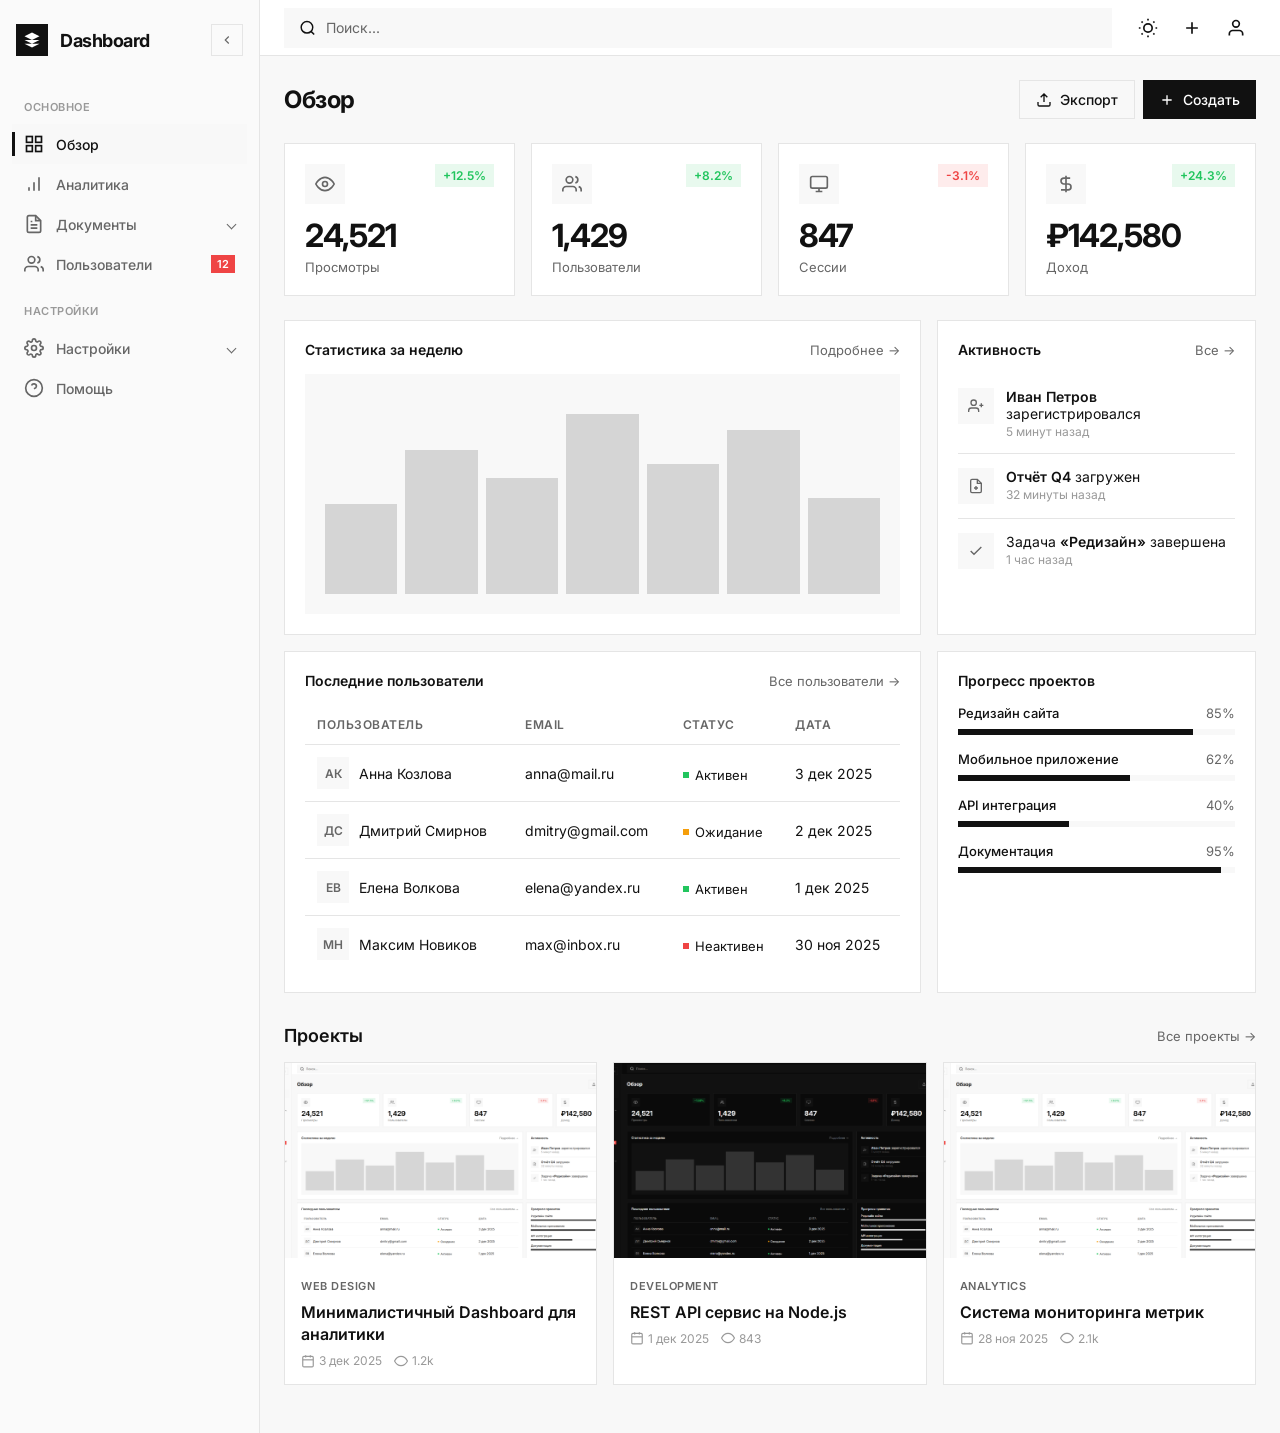
==== commit 06d20bdc: "Update index.html" ====
--- a/index.html
+++ b/index.html
@@ -403,7 +403,7 @@
       <div class="news-grid">
         <article class="news-card">
           <div class="news-card-image">
-            <img src="https://images.unsplash.com/photo-1555066931-4365d14bab8c?w=800&h=500&fit=crop" alt="Project">
+            <img src="/1.png" alt="Project">
             <div class="news-card-overlay">
               <a href="https://github.com" target="_blank" class="overlay-btn" title="GitHub">
                 <svg viewBox="0 0 24 24" fill="currentColor">
@@ -445,7 +445,7 @@
 
         <article class="news-card">
           <div class="news-card-image">
-            <img src="https://images.unsplash.com/photo-1517694712202-14dd9538aa97?w=800&h=500&fit=crop" alt="Project">
+            <img src="/2.png" alt="Project">
             <div class="news-card-overlay">
               <a href="https://github.com" target="_blank" class="overlay-btn" title="GitHub">
                 <svg viewBox="0 0 24 24" fill="currentColor">
@@ -487,7 +487,7 @@
 
         <article class="news-card">
           <div class="news-card-image">
-            <img src="https://images.unsplash.com/photo-1460925895917-afdab827c52f?w=800&h=500&fit=crop" alt="Project">
+            <img src="/1.png" alt="Project">
             <div class="news-card-overlay">
               <a href="https://github.com" target="_blank" class="overlay-btn" title="GitHub">
                 <svg viewBox="0 0 24 24" fill="currentColor">
@@ -533,3 +533,4 @@
   <script src="script.js"></script>
 </body>
 </html>
+
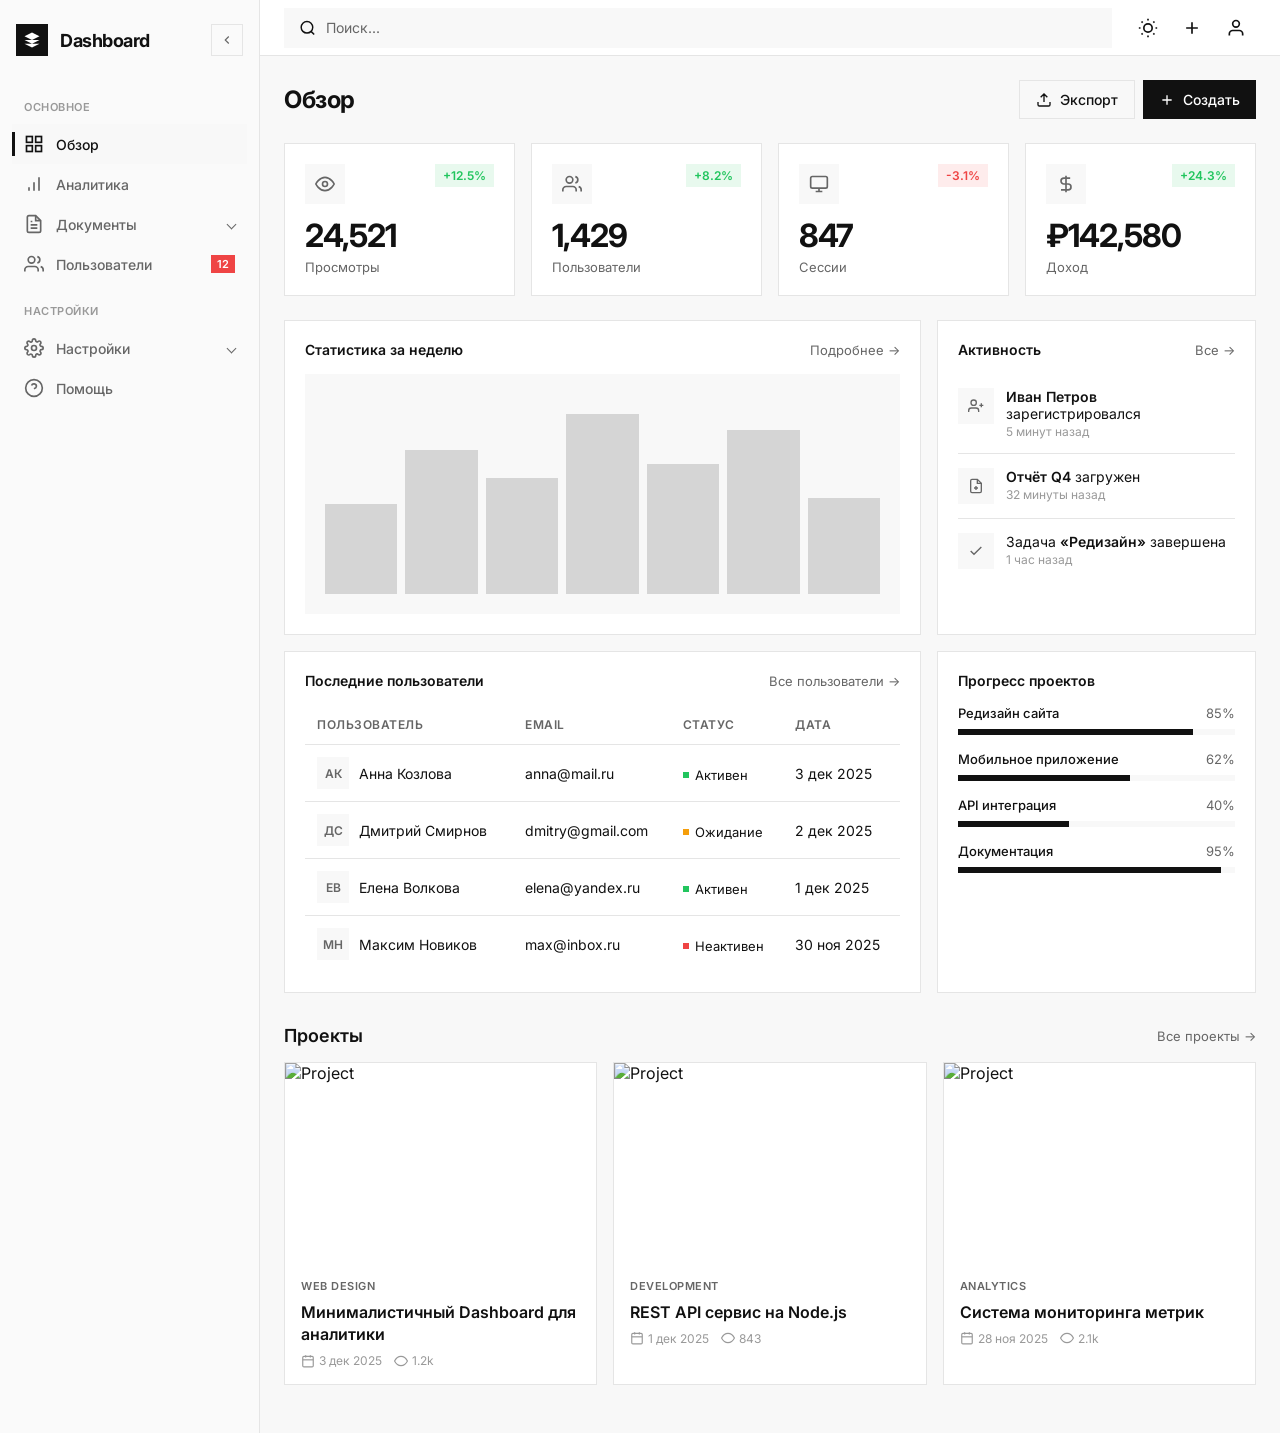
==== commit c7fe8c31: "Update index.html" ====
--- a/index.html
+++ b/index.html
@@ -403,7 +403,7 @@
       <div class="news-grid">
         <article class="news-card">
           <div class="news-card-image">
-            <img src="/1.png" alt="Project">
+            <img src="https://github.com/karhalio/min.dashboard/blob/main/1.png" alt="Project">
             <div class="news-card-overlay">
               <a href="https://github.com" target="_blank" class="overlay-btn" title="GitHub">
                 <svg viewBox="0 0 24 24" fill="currentColor">
@@ -445,7 +445,7 @@
 
         <article class="news-card">
           <div class="news-card-image">
-            <img src="/2.png" alt="Project">
+            <img src="https://github.com/karhalio/min.dashboard/blob/main/2.png" alt="Project">
             <div class="news-card-overlay">
               <a href="https://github.com" target="_blank" class="overlay-btn" title="GitHub">
                 <svg viewBox="0 0 24 24" fill="currentColor">
@@ -487,7 +487,7 @@
 
         <article class="news-card">
           <div class="news-card-image">
-            <img src="/1.png" alt="Project">
+            <img src="https://github.com/karhalio/min.dashboard/blob/main/1.png" alt="Project">
             <div class="news-card-overlay">
               <a href="https://github.com" target="_blank" class="overlay-btn" title="GitHub">
                 <svg viewBox="0 0 24 24" fill="currentColor">
@@ -534,3 +534,4 @@
 </body>
 </html>
 
+
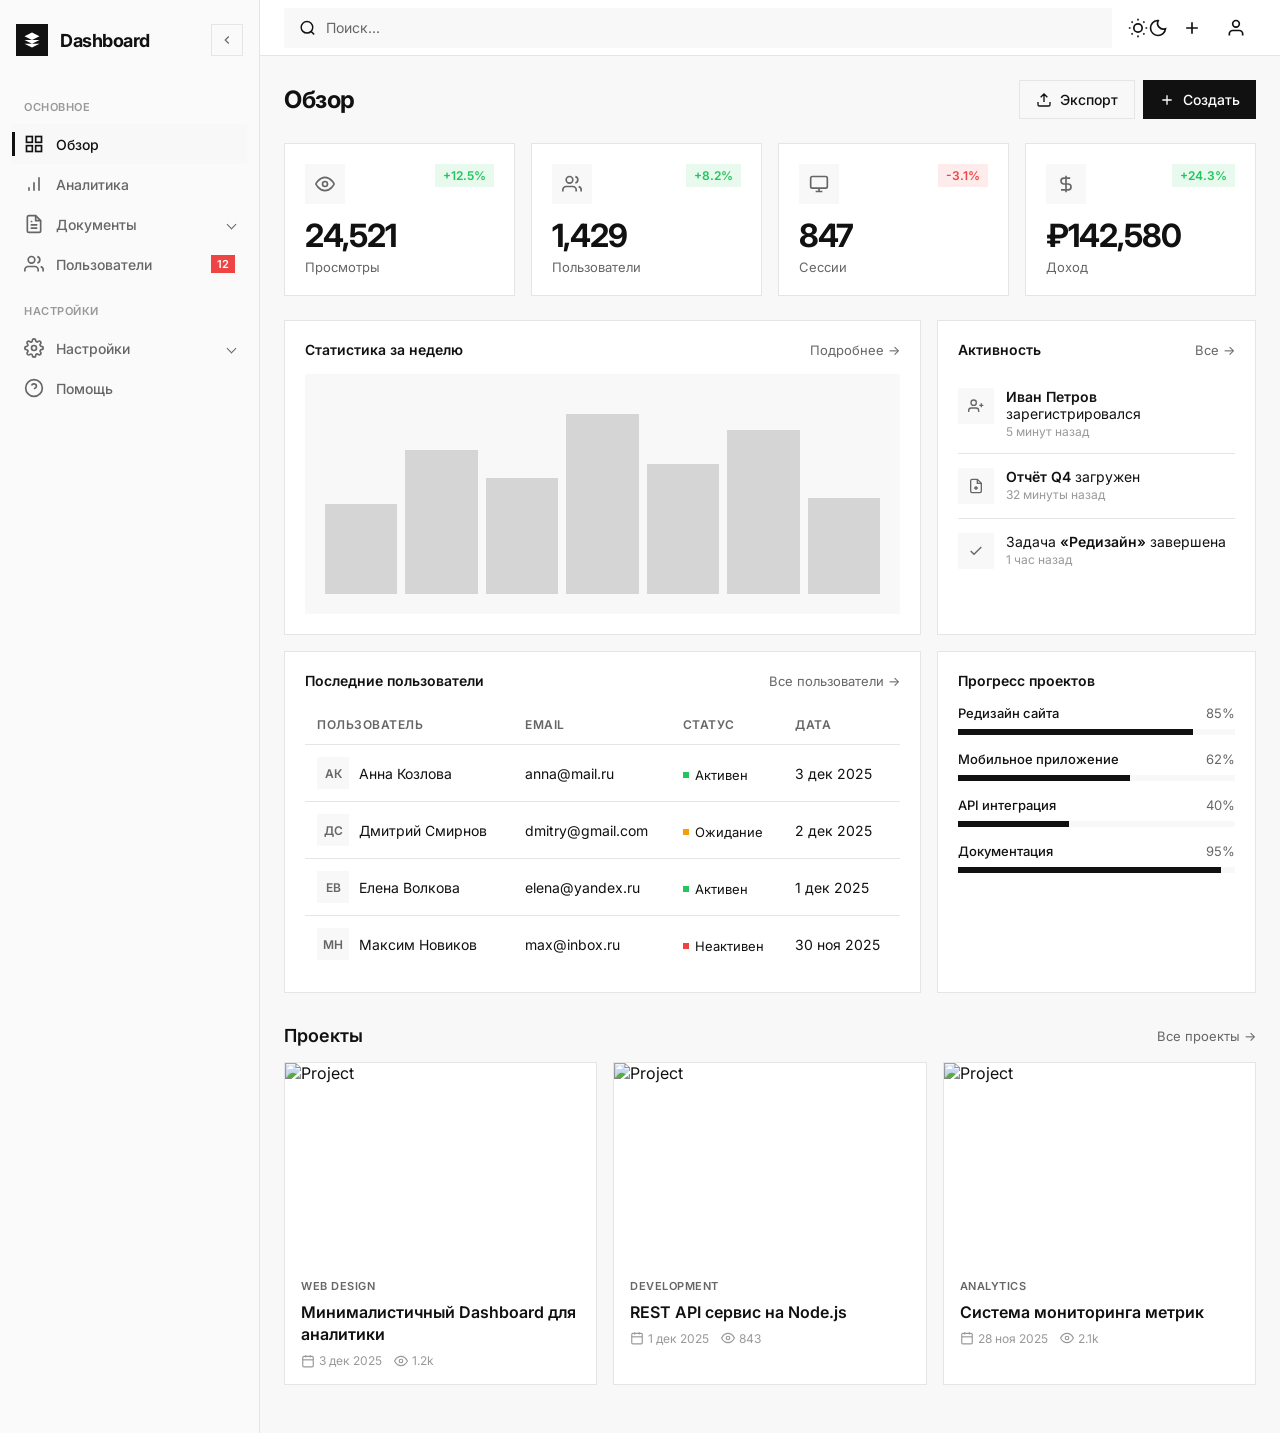
==== commit 3b777043: "Update index.html" ====
--- a/index.html
+++ b/index.html
@@ -8,7 +8,7 @@
   <link rel="stylesheet" href="styles.css">
 </head>
 <body>
-  <div class="overlay" onclick="toggleMobileMenu()"></div>
+  <div class="overlay"></div>
 
   <div class="dashboard">
     <aside class="sidebar">
@@ -21,7 +21,7 @@
           </div>
           <span class="logo-text">Dashboard</span>
         </div>
-        <button class="collapse-btn" onclick="toggleSidebar()">
+        <button class="collapse-btn" type="button" aria-label="Свернуть или развернуть боковое меню">
           <svg viewBox="0 0 24 24" fill="none" stroke="currentColor" stroke-width="2">
             <path d="M15 18l-6-6 6-6"/>
           </svg>
@@ -30,7 +30,7 @@
 
       <nav class="nav-section">
         <div class="nav-label">Основное</div>
-        <a href="#" class="nav-item active">
+        <a href="index.html" class="nav-item active">
           <svg viewBox="0 0 24 24" fill="none" stroke="currentColor" stroke-width="2">
             <rect x="3" y="3" width="7" height="7"/>
             <rect x="14" y="3" width="7" height="7"/>
@@ -39,7 +39,7 @@
           </svg>
           <span class="nav-item-text">Обзор</span>
         </a>
-        <a href="#" class="nav-item">
+        <a href="Analytics.html" class="nav-item">
           <svg viewBox="0 0 24 24" fill="none" stroke="currentColor" stroke-width="2">
             <path d="M12 20V10M18 20V4M6 20v-4"/>
           </svg>
@@ -47,7 +47,7 @@
         </a>
 
         <div class="nav-group">
-          <a href="#" class="nav-item nav-group-toggle" onclick="toggleSubmenu(event)">
+          <a href="#" class="nav-item nav-group-toggle">
             <svg viewBox="0 0 24 24" fill="none" stroke="currentColor" stroke-width="2">
               <path d="M14 2H6a2 2 0 0 0-2 2v16a2 2 0 0 0 2 2h12a2 2 0 0 0 2-2V8z"/>
               <path d="M14 2v6h6M16 13H8M16 17H8M10 9H8"/>
@@ -79,7 +79,7 @@
 
         <div class="nav-label">Настройки</div>
         <div class="nav-group">
-          <a href="#" class="nav-item nav-group-toggle" onclick="toggleSubmenu(event)">
+          <a href="#" class="nav-item nav-group-toggle">
             <svg viewBox="0 0 24 24" fill="none" stroke="currentColor" stroke-width="2">
               <circle cx="12" cy="12" r="3"></circle>
               <path d="M19.4 15a1.65 1.65 0 0 0 .33 1.82l.06.06a2 2 0 0 1 0 2.83 2 2 0 0 1-2.83 0l-.06-.06a1.65 1.65 0 0 0-1.82-.33 1.65 1.65 0 0 0-1 1.51V21a2 2 0 0 1-2 2 2 2 0 0 1-2-2v-.09A1.65 1.65 0 0 0 9 19.4a1.65 1.65 0 0 0-1.82.33l-.06.06a2 2 0 0 1-2.83 0 2 2 0 0 1 0-2.83l.06-.06a1.65 1.65 0 0 0 .33-1.82 1.65 1.65 0 0 0-1.51-1H3a2 2 0 0 1-2-2 2 2 0 0 1 2-2h.09A1.65 1.65 0 0 0 4.6 9a1.65 1.65 0 0 0-.33-1.82l-.06-.06a2 2 0 0 1 0-2.83 2 2 0 0 1 2.83 0l.06.06a1.65 1.65 0 0 0 1.82.33H9a1.65 1.65 0 0 0 1-1.51V3a2 2 0 0 1 2-2 2 2 0 0 1 2 2v.09a1.65 1.65 0 0 0 1 1.51 1.65 1.65 0 0 0 1.82-.33l.06-.06a2 2 0 0 1 2.83 0 2 2 0 0 1 0 2.83l-.06.06a1.65 1.65 0 0 0-.33 1.82V9a1.65 1.65 0 0 0 1.51 1H21a2 2 0 0 1 2 2 2 2 0 0 1-2 2h-.09a1.65 1.65 0 0 0-1.51 1z"></path>
@@ -111,7 +111,7 @@
 
     <header class="header">
       <div class="header-left">
-        <button class="icon-btn menu-toggle" onclick="toggleMobileMenu()">
+        <button class="icon-btn menu-toggle" type="button" aria-label="Открыть или закрыть мобильное меню">
           <svg viewBox="0 0 24 24" fill="none" stroke="currentColor" stroke-width="2">
             <path d="M3 12h18M3 6h18M3 18h18"/>
           </svg>
@@ -125,22 +125,24 @@
         </div>
       </div>
       <div class="header-actions">
-        <button class="icon-btn theme-toggle" onclick="toggleTheme()">
-<svg class="sun-icon" viewBox="0 0 24 24" fill="none" stroke="currentColor" stroke-width="2">
+        <button class="icon-btn theme-toggle" type="button" aria-label="Переключить тему">
+          <svg class="sun-icon" viewBox="0 0 24 24" fill="none" stroke="currentColor" stroke-width="2">
             <circle cx="12" cy="12" r="5"></circle>
             <path d="M12 1v2M12 21v2M4.22 4.22l1.42 1.42M18.36 18.36l1.42 1.42M1 12h2M21 12h2M4.22 19.78l1.42-1.42M18.36 5.64l1.42-1.42"></path>
           </svg>
+          <svg class="moon-icon" viewBox="0 0 24 24" fill="none" stroke="currentColor" stroke-width="2">
+            <path d="M21 12.79A9 9 0 1 1 11.21 3c.35 0 .7.02 1.04.07A7 7 0 0 0 21 12.79z"></path>
+          </svg>
         </button>
-        <button class="icon-btn">
+        <button class="icon-btn" type="button" aria-label="Создать">
           <svg viewBox="0 0 24 24" fill="none" stroke="currentColor" stroke-width="2">
             <path d="M12 5v14M5 12h14"/>
           </svg>
         </button>
-        <button class="icon-btn">
+        <button class="icon-btn" type="button" aria-label="Профиль">
           <svg viewBox="0 0 24 24" fill="none" stroke="currentColor" stroke-width="2">
             <path d="M20 21v-2a4 4 0 0 0-4-4H8a4 4 0 0 0-4 4v2"></path>
             <circle cx="12" cy="7" r="4"></circle>
-          </svg>
           </svg>
         </button>
       </div>
@@ -403,7 +405,7 @@
       <div class="news-grid">
         <article class="news-card">
           <div class="news-card-image">
-            <img src="https://github.com/karhalio/min.dashboard/blob/main/1.png" alt="Project">
+            <img src="https://github.com/karhalio/min.dashboard/blob/main/1.png?raw=true" alt="Project">
             <div class="news-card-overlay">
               <a href="https://github.com" target="_blank" class="overlay-btn" title="GitHub">
                 <svg viewBox="0 0 24 24" fill="currentColor">
@@ -435,7 +437,7 @@
               <span>
                 <svg viewBox="0 0 24 24" fill="none" stroke="currentColor" stroke-width="2">
                   <path d="M1 12s4-8 11-8 11 8 11 8-4 8-11 8-11-8-11-8z"/>
-                  ircle cx="12" cy="12" r="3"/>
+                  <circle cx="12" cy="12" r="3"/>
                 </svg>
                 1.2k
               </span>
@@ -445,7 +447,7 @@
 
         <article class="news-card">
           <div class="news-card-image">
-            <img src="https://github.com/karhalio/min.dashboard/blob/main/2.png" alt="Project">
+            <img src="https://github.com/karhalio/min.dashboard/blob/main/2.png?raw=true" alt="Project">
             <div class="news-card-overlay">
               <a href="https://github.com" target="_blank" class="overlay-btn" title="GitHub">
                 <svg viewBox="0 0 24 24" fill="currentColor">
@@ -477,7 +479,7 @@
               <span>
                 <svg viewBox="0 0 24 24" fill="none" stroke="currentColor" stroke-width="2">
                   <path d="M1 12s4-8 11-8 11 8 11 8-4 8-11 8-11-8-11-8z"/>
-                  ircle cx="12" cy="12" r="3"/>
+                  <circle cx="12" cy="12" r="3"/>
                 </svg>
                 843
               </span>
@@ -487,7 +489,7 @@
 
         <article class="news-card">
           <div class="news-card-image">
-            <img src="https://github.com/karhalio/min.dashboard/blob/main/1.png" alt="Project">
+            <img src="https://github.com/karhalio/min.dashboard/blob/main/1.png?raw=true" alt="Project">
             <div class="news-card-overlay">
               <a href="https://github.com" target="_blank" class="overlay-btn" title="GitHub">
                 <svg viewBox="0 0 24 24" fill="currentColor">
@@ -519,7 +521,7 @@
               <span>
                 <svg viewBox="0 0 24 24" fill="none" stroke="currentColor" stroke-width="2">
                   <path d="M1 12s4-8 11-8 11 8 11 8-4 8-11 8-11-8-11-8z"/>
-                  ircle cx="12" cy="12" r="3"/>
+                  <circle cx="12" cy="12" r="3"/>
                 </svg>
                 2.1k
               </span>
@@ -535,3 +537,4 @@
 </html>
 
 
+
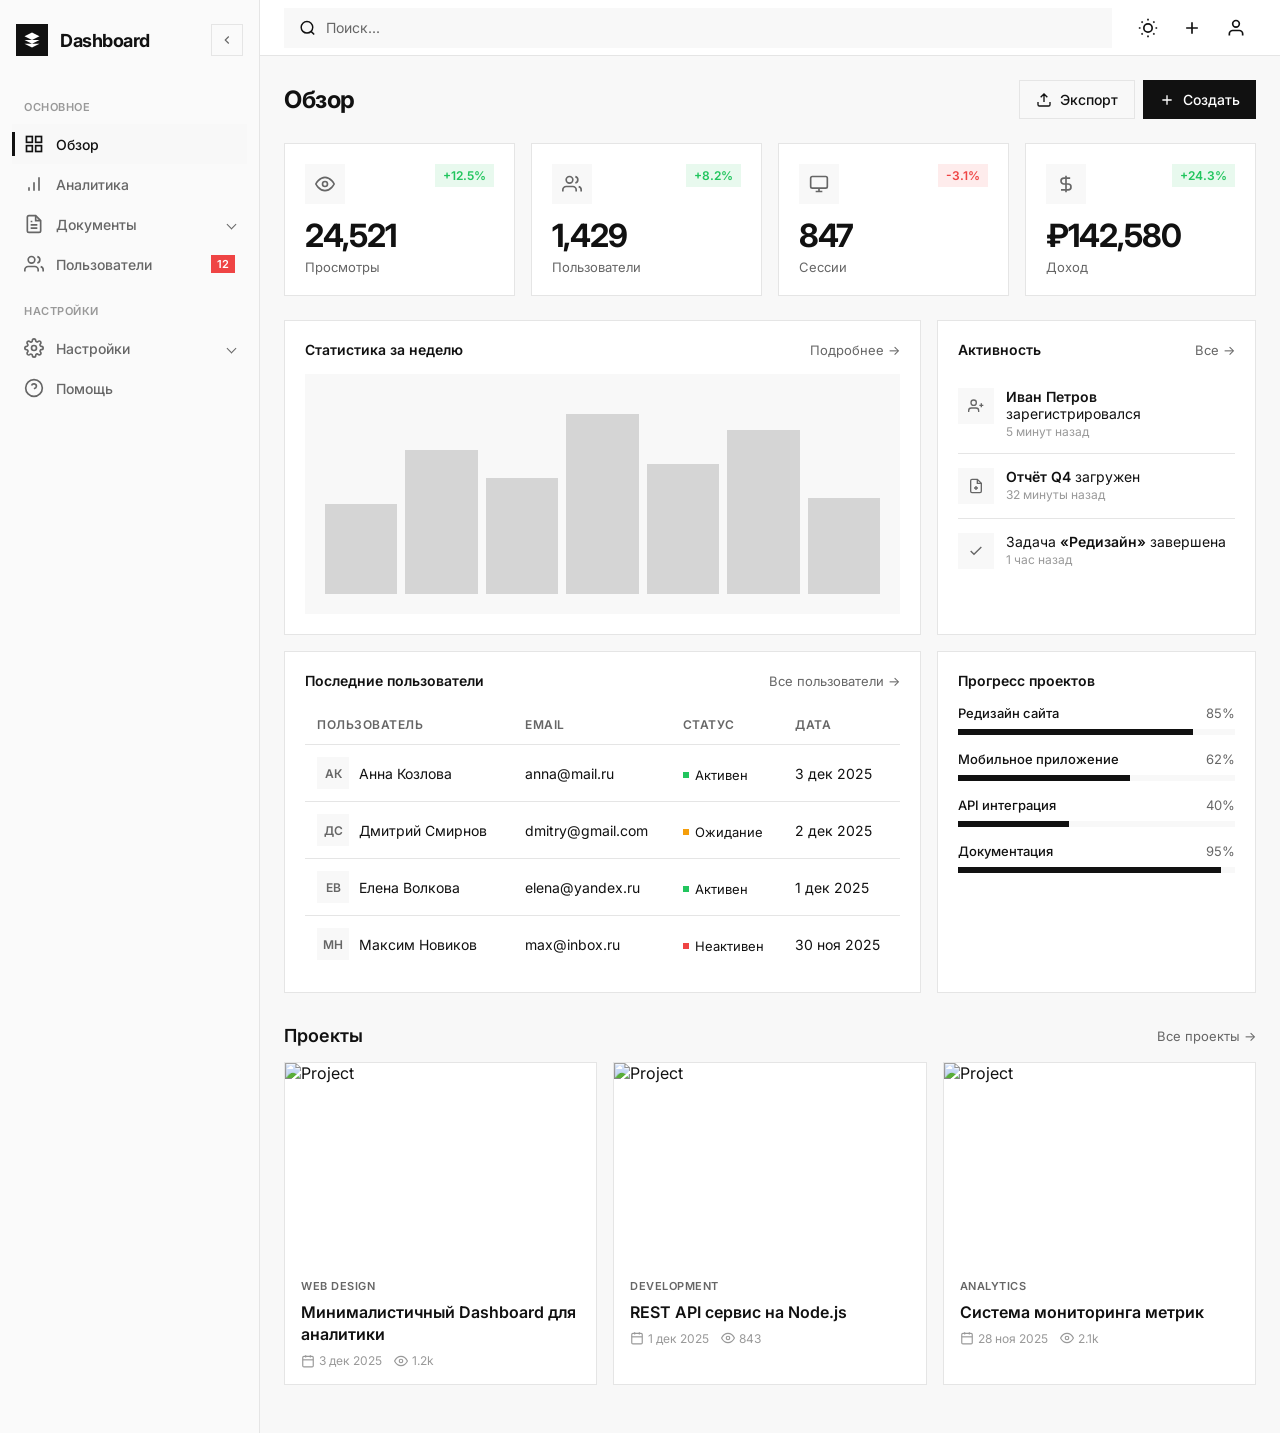
==== commit dc97e9d2: "Update" ====
--- a/index.html
+++ b/index.html
@@ -39,7 +39,7 @@
           </svg>
           <span class="nav-item-text">Обзор</span>
         </a>
-        <a href="Analytics.html" class="nav-item">
+        <a href="analytics.html" class="nav-item">
           <svg viewBox="0 0 24 24" fill="none" stroke="currentColor" stroke-width="2">
             <path d="M12 20V10M18 20V4M6 20v-4"/>
           </svg>
--- a/styles.css
+++ b/styles.css
@@ -172,6 +172,32 @@
   transform: rotate(180deg);
 }
 
+.theme-toggle {
+  position: relative;
+}
+
+.theme-toggle .sun-icon,
+.theme-toggle .moon-icon {
+  position: absolute;
+  inset: 0;
+  margin: auto;
+}
+
+.theme-toggle .moon-icon {
+  opacity: 0;
+  transform: scale(0.7);
+}
+
+[data-theme="dark"] .theme-toggle .sun-icon {
+  opacity: 0;
+  transform: scale(0.7);
+}
+
+[data-theme="dark"] .theme-toggle .moon-icon {
+  opacity: 1;
+  transform: scale(1);
+}
+
 .sidebar {
   grid-row: 1 / -1;
   background: var(--bg-sidebar);
@@ -1040,3 +1066,155 @@
     font-size: 16px;
   }
 }
+
+/* Analytics page */
+.analytics-main {
+  display: flex;
+  flex-direction: column;
+  gap: 16px;
+}
+
+.analytics-filters {
+  display: flex;
+  flex-wrap: wrap;
+  gap: 8px;
+  padding: 12px;
+}
+
+.analytics-chip {
+  border: 1px solid var(--border-color);
+  background: var(--bg-primary);
+  color: var(--text-secondary);
+  font-family: inherit;
+  font-size: 13px;
+  font-weight: 500;
+  padding: 8px 12px;
+  cursor: pointer;
+  transition: all 0.2s ease;
+}
+
+.analytics-chip:hover {
+  color: var(--text-primary);
+  border-color: var(--text-secondary);
+}
+
+.analytics-chip.active {
+  background: var(--text-primary);
+  color: var(--bg-primary);
+  border-color: var(--text-primary);
+}
+
+.analytics-kpi-grid {
+  margin-bottom: 0;
+}
+
+.analytics-grid {
+  display: grid;
+  grid-template-columns: 2fr 1fr;
+  gap: 16px;
+}
+
+.analytics-card-wide {
+  grid-column: 1 / -1;
+}
+
+.analytics-line-chart {
+  position: relative;
+  height: 280px;
+  background:
+    linear-gradient(to top, var(--bg-secondary) 1px, transparent 1px) 0 0 / 100% 25%,
+    linear-gradient(to right, var(--bg-secondary) 1px, transparent 1px) 0 0 / 12.5% 100%;
+  border: 1px solid var(--border-color);
+}
+
+.line-point {
+  position: absolute;
+  width: 10px;
+  height: 10px;
+  background: var(--text-primary);
+  border: 2px solid var(--bg-primary);
+  border-radius: 50%;
+  transform: translate(-50%, -50%);
+  z-index: 3;
+}
+
+.line-segment {
+  position: absolute;
+  height: 2px;
+  background: var(--text-primary);
+  transform-origin: left center;
+  z-index: 2;
+}
+
+.line-segment.s1 { left: 4%; top: 68%; width: 12%; transform: rotate(-14deg); }
+.line-segment.s2 { left: 16%; top: 62%; width: 12%; transform: rotate(-10deg); }
+.line-segment.s3 { left: 28%; top: 58%; width: 13%; transform: rotate(-34deg); }
+.line-segment.s4 { left: 40%; top: 44%; width: 12%; transform: rotate(10deg); }
+.line-segment.s5 { left: 52%; top: 48%; width: 12%; transform: rotate(-29deg); }
+.line-segment.s6 { left: 64%; top: 36%; width: 12%; transform: rotate(-21deg); }
+.line-segment.s7 { left: 76%; top: 31%; width: 12%; transform: rotate(-31deg); }
+
+.channel-list {
+  display: flex;
+  flex-direction: column;
+  gap: 10px;
+}
+
+.channel-row {
+  display: flex;
+  align-items: center;
+  justify-content: space-between;
+  font-size: 13px;
+}
+
+.channel-name {
+  color: var(--text-primary);
+  font-weight: 500;
+}
+
+.channel-value {
+  color: var(--text-secondary);
+}
+
+.funnel {
+  display: flex;
+  flex-direction: column;
+  gap: 10px;
+}
+
+.funnel-step {
+  display: flex;
+  align-items: center;
+  justify-content: center;
+  min-height: 44px;
+  color: var(--text-primary);
+  font-size: 13px;
+  font-weight: 500;
+  background: var(--bg-secondary);
+}
+
+.funnel-step.step-1 { margin: 0 0; }
+.funnel-step.step-2 { margin: 0 14px; }
+.funnel-step.step-3 { margin: 0 28px; }
+.funnel-step.step-4 { margin: 0 42px; }
+
+@media (max-width: 1200px) {
+  .analytics-grid {
+    grid-template-columns: 1fr;
+  }
+}
+
+@media (max-width: 768px) {
+  .analytics-line-chart {
+    height: 220px;
+  }
+
+  .analytics-filters {
+    padding: 10px;
+  }
+
+  .analytics-chip {
+    flex: 1 1 calc(50% - 8px);
+    text-align: center;
+  }
+}
